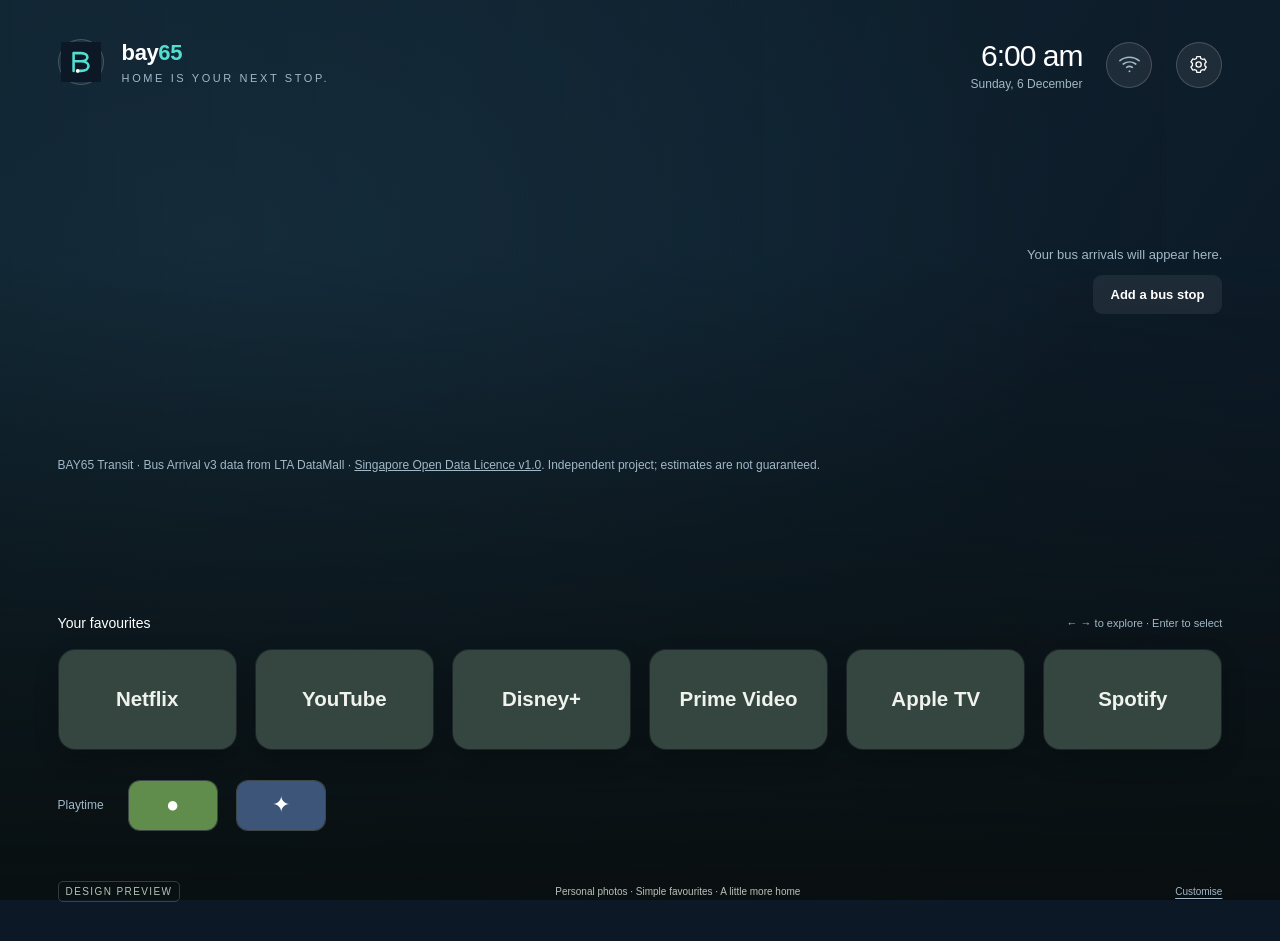
==== index.html @ 93c0da6b "Initial BAY65 v0.2.2 portfolio source snapshot" ====
<!doctype html>
<html lang="en">
<meta charset="utf-8">
<meta name="viewport" content="width=device-width,initial-scale=1">
<title>BAY65 — Home is your next stop.</title>
<meta name="description" content="BAY65 — Personalised Android TV Launcher. Your home. Your city. Your screen.">
<style>
:root{color-scheme:dark;--ink:#ffffff;--muted:#a1b8c7;--panel:rgba(12,24,37,.95);--line:rgba(255,255,255,.18)}
*{box-sizing:border-box}body{margin:0;background:#0c1825;color:var(--ink);font-family:-apple-system,BlinkMacSystemFont,"Segoe UI",sans-serif}button,input,select{font:inherit}button{cursor:pointer;color:inherit}button:focus-visible,input:focus-visible,select:focus-visible{outline:3px solid #fff;outline-offset:5px}button{border:0}#backdrop{position:fixed;inset:0;background:radial-gradient(ellipse at 17% 26%,#183346 0,transparent 58%),linear-gradient(130deg,#112838,#0c1825);background-size:cover;background-position:center;transition:opacity .6s}#shade{position:fixed;inset:0;background:linear-gradient(0deg,rgba(9,15,15,.93),rgba(9,15,15,.05) 72%),linear-gradient(90deg,rgba(9,15,15,.2),transparent)}main{position:relative;min-height:100svh;padding:4.3vh 4.5vw;display:flex;flex-direction:column;gap:30px}.top{display:flex;justify-content:space-between;align-items:flex-start;gap:36px}.identity{display:flex;gap:18px;align-items:center}.home-mark{border:1px solid var(--line);border-radius:50%;width:46px;height:46px;display:grid;place-items:center;background:#ffffff0d}h1{font-size:22px;letter-spacing:-.4px;font-weight:550;margin:0}.eyebrow{font-size:11px;letter-spacing:2.6px;text-transform:uppercase;color:var(--muted);margin:6px 0 0}.tools{display:flex;align-items:center;gap:24px}.clock{text-align:right;font-variant-numeric:tabular-nums}.time{font-size:30px;font-weight:350;letter-spacing:-1px}.date{font-size:12px;color:var(--muted);margin-top:4px}.icon-button{border:1px solid var(--line);background:#ffffff12;border-radius:50%;width:46px;height:46px;display:grid;place-items:center}.bus{width:310px;align-self:flex-end;background:var(--panel);border:1px solid var(--line);border-radius:20px;padding:21px 23px;box-shadow:0 12px 35px #0002}.bus-head{display:flex;justify-content:space-between;align-items:center;gap:12px}.bus h2{font-size:17px;font-weight:550;margin:0 0 5px}.stop-meta{font-size:11px;color:var(--muted)}.bus-icon{color:#c9db9e}.bus table{width:100%;border-collapse:collapse;margin-top:17px;font-variant-numeric:tabular-nums}.bus th{font-size:10px;text-transform:uppercase;letter-spacing:1px;text-align:right;font-weight:500;color:var(--muted);padding:0 0 9px}.bus th:first-child{text-align:left}.bus td{padding:12px 0;border-top:1px solid var(--line);text-align:right;font-size:17px}.bus td:first-child{text-align:left;font-size:21px;font-weight:600}.bus td:nth-child(2){color:#d8edaa}.bus td:last-child{color:var(--muted);font-size:15px}.bus small{display:block;margin-top:8px;color:var(--muted);font-size:10px}.quiet-action{padding:0;background:transparent;color:var(--muted);font-size:11px;text-decoration:underline;text-underline-offset:3px}.photo-space{flex:1;min-height:9vh;display:flex;align-items:flex-end}.shelf-head{display:flex;align-items:center;justify-content:space-between;margin-bottom:18px}.shelf-head h2{margin:0;font-size:14px;font-weight:500}.hint{color:var(--muted);font-size:11px}.apps{display:grid;grid-template-columns:repeat(6,minmax(0,1fr));gap:18px}.app{padding:0;background:transparent;text-align:center;min-width:0}.tile{height:clamp(80px,9.6vw,145px);border-radius:17px;display:flex;align-items:center;justify-content:center;box-shadow:0 10px 24px #0003;border:1px solid #ffffff15;transition:transform .16s,box-shadow .16s}.app:hover .tile,.app:focus-visible .tile{transform:translateY(-6px) scale(1.025);box-shadow:0 0 0 3px #fff,0 16px 30px #0005}.app:focus-visible{outline:none}.app-label{display:block;margin-top:12px;font-size:12px;color:#e4e6e3}.play{display:grid;place-items:center;width:42px;height:29px;border-radius:8px;background:#f03;color:white;font-size:18px;letter-spacing:0}.games-row{display:flex;align-items:center;gap:18px;margin-top:30px}.games-title{font-size:12px;color:var(--muted);margin-right:6px}.game{background:#ffffff0d;border:1px solid var(--line);border-radius:12px;padding:9px 15px 9px 9px;display:flex;align-items:center;gap:12px;text-align:left;font-size:12px}.game-art{width:37px;height:37px;border-radius:8px;display:grid;place-items:center;background:#608d4c;font-size:22px}.game:nth-of-type(2) .game-art{background:#3c5579}.footer{display:flex;justify-content:space-between;align-items:center;margin-top:20px;font-size:10px;color:#b9c1bb}.footer button{font-size:10px}.preview-label{border:1px solid var(--line);border-radius:5px;padding:4px 7px;text-transform:uppercase;letter-spacing:1.4px}
dialog{color:var(--ink);background:#0c1825;border:1px solid #546158;border-radius:22px;width:min(600px,92vw);max-height:88vh;padding:30px;box-shadow:0 25px 90px #0009}dialog::backdrop{background:#08120fbd;backdrop-filter:blur(8px)}dialog h2{font-size:25px;font-weight:500;letter-spacing:-.6px;margin:0}dialog h3{font-size:16px;font-weight:550;margin:27px 0 10px}dialog p{font-size:13px;color:var(--muted);line-height:1.6}.dialog-head{display:flex;justify-content:space-between;align-items:center;margin-bottom:20px}.close{background:#ffffff12;border-radius:50%;width:36px;height:36px;font-size:23px}.field{display:block;font-size:12px;margin:17px 0 7px}.input-row{display:flex;gap:12px}.input-row>*{flex:1;min-width:0}input,select{width:100%;padding:11px 12px;background:#ffffff0b;border:1px solid #657167;border-radius:8px;color:var(--ink)}option{background:#0c1825}.check-row{display:flex;gap:20px;flex-wrap:wrap;margin:15px 0}.check-row label{display:flex;align-items:center;gap:8px;font-size:14px}.check-row input{width:20px;height:20px;accent-color:#d4eab6}.button{background:#d6e8bc;color:#1b2b20;border-radius:9px;padding:12px 18px;font-size:13px;font-weight:600}.secondary{background:#ffffff12;color:var(--ink)}.actions{display:flex;gap:10px;justify-content:flex-end;margin-top:25px}.error{color:#ffb6a7;min-height:18px;font-size:12px;margin:12px 0}.help{font-size:11px!important;margin:8px 0}.divider{border:0;border-top:1px solid var(--line);margin:25px 0}.selected-stops{list-style:none;padding:0;margin:0}.selected-stops li{border-bottom:1px solid var(--line);display:flex;justify-content:space-between;align-items:center;padding:12px 0;gap:12px;font-size:13px}.selected-stops small{display:block;color:var(--muted);margin-top:5px}.remove{background:transparent;color:#ffbaab;padding:8px;font-size:12px}.toast{position:fixed;bottom:30px;left:50%;transform:translateX(-50%);background:#e4eedc;color:#17271e;border-radius:10px;padding:14px 22px;max-width:85vw;font-size:13px;z-index:5;box-shadow:0 4px 30px #0005}.toast:empty{display:none}.photo-controls{display:flex;gap:10px;flex-wrap:wrap}input[type=file]{padding:10px;font-size:12px}#photo-status{min-height:18px}.empty{color:var(--muted);font-size:13px;line-height:1.5}.bus-container{display:flex;flex-direction:column;align-items:flex-end;gap:12px}.bus-container:empty{display:none}
@media(min-width:1500px){main{padding:5vh 5vw}.bus{width:350px;padding:25px}.bus h2{font-size:21px}.bus td{font-size:21px}.bus td:first-child{font-size:25px}.app-label,.shelf-head h2{font-size:16px}.game{font-size:15px}.hint{font-size:13px}}
@media(max-width:800px){main{padding:25px;gap:25px}.tools{gap:15px}.bus{width:280px}.apps{grid-template-columns:repeat(3,1fr);gap:19px}.tile{height:92px}.photo-space{min-height:80px}.games-row{flex-wrap:wrap}.game{max-width:100%}.hint{display:none}.top{gap:15px}h1{font-size:18px}.home-mark{display:none}.time{font-size:25px}.footer{gap:15px}}
@media(prefers-reduced-motion:reduce){*{transition:none!important;scroll-behavior:auto!important}}
/* Every saved stop shares one fixed-height row; cards never wrap vertically. */
.bus-container{width:100%;height:clamp(240px,34svh,310px);align-self:stretch;flex-shrink:0;display:flex;flex-direction:row;justify-content:flex-end;align-items:stretch;gap:18px}
.bus-container:empty{display:flex}
.bus-container .bus{width:auto;min-width:0;flex:0 1 350px;height:100%;padding:18px 20px;display:flex;flex-direction:column;overflow:hidden;align-self:stretch}
.bus-head>div{min-width:0;flex:1}.bus-head .quiet-action{flex-shrink:0}
.bus h2{white-space:nowrap;overflow:hidden;text-overflow:ellipsis;font-size:17px}
.bus .stop-meta{margin-top:8px;line-height:1.5;min-height:3em}
.bus .stop-meta span{display:block;white-space:nowrap;overflow:hidden;text-overflow:ellipsis}
.bus-scroll{min-height:0;flex:1;overflow:auto;margin:12px -8px 0;padding:0 8px;scrollbar-width:thin;scrollbar-color:#839277 transparent}
.bus-scroll:focus-visible{outline:2px solid #d6e8bc;outline-offset:-2px}
.bus-scroll table{margin-top:0}.bus small{flex-shrink:0;padding-top:4px}
.stop-actions{display:flex;align-items:center;justify-content:flex-end;flex-wrap:wrap;gap:8px;max-width:270px}
.reorder{background:#ffffff12;border:1px solid var(--line);border-radius:7px;padding:10px;font-size:12px;white-space:nowrap}
.reorder:disabled{opacity:.35;cursor:default}
.selected-stops li>div:first-child{min-width:0;flex:1;overflow-wrap:anywhere}
#lta-form .button{margin-top:12px}#lta-form .button+button{margin-left:8px}
.connection-status{min-height:2em}.bus small{line-height:1.4}
.system-settings{display:flex;width:100%;justify-content:space-between;align-items:center;text-align:left;padding:16px 18px;font-size:15px}
[hidden]{display:none!important}
.settings-nav{display:grid;gap:9px}.settings-nav .system-settings{font-size:14px;padding:14px 16px}
.settings-nav h3{margin:15px 0 3px;font-size:11px;text-transform:uppercase;letter-spacing:1.5px;color:var(--muted)}
.dialog-heading{display:flex;align-items:center;gap:12px}.back-button{background:#ffffff12;border-radius:8px;width:36px;height:36px;font-size:20px}
.settings-intro{margin:0 0 18px}.app-management{list-style:none;padding:0}.app-management li{padding:15px 0;border-bottom:1px solid var(--line)}
.app-management .app-name{display:block;font-size:14px;margin-bottom:10px}.app-management-controls{display:flex;gap:8px;align-items:center}.app-management select{flex:1;width:auto;min-width:0;font-size:12px}
.catalog-list{display:grid;gap:8px}.catalog-list button{text-align:left;background:#ffffff0c;border:1px solid var(--line);padding:14px;border-radius:8px}
.catalog-list button:hover,.settings-nav button:hover{background:#ffffff20}
.mini-tile{width:65px;height:39px!important;flex-shrink:0;border-radius:7px;font-size:11px!important;letter-spacing:0!important;gap:3px;overflow:hidden;margin:0;box-shadow:none}
.mini-tile svg{width:18px;height:21px}.mini-tile .play{width:19px;height:15px;font-size:9px;border-radius:4px}
.tile.game-tile{background:#557748;width:100%;height:clamp(80px,9.6vw,145px);font-size:48px}.tile.space-tile{background:#3c5579}
.games-row{flex-wrap:wrap}.app-shelf-empty{color:var(--muted);font-size:13px;margin:20px 0}
.about-details{margin:20px 0}.about-details dt{font-size:11px;color:var(--muted);margin-top:18px}.about-details dd{margin:5px 0 0;font-size:14px;overflow-wrap:anywhere}
.icon-button.network-unknown{color:var(--muted)}
.apps .tile{height:auto;aspect-ratio:16/9}.app-label,.home-app-name{position:absolute;width:1px;height:1px;overflow:hidden;clip-path:inset(50%);white-space:nowrap}
.games-row .game{padding:0;overflow:hidden;width:90px;height:51px;justify-content:center}.games-row .game-art{width:100%;height:100%;border-radius:0}.games-row .mini-tile{width:100%;height:100%!important}
.apps .tile{overflow:hidden;background-clip:padding-box}
.app:hover .tile,.app:focus-visible .tile{box-shadow:0 0 0 3px var(--focus-ring,#d8f3a5),0 0 0 6px var(--focus-halo,#102218)}
.games-row .game:focus-visible{outline-color:var(--focus-ring,#d8f3a5);box-shadow:0 0 0 6px var(--focus-halo,#102218)}
.bus-empty{align-self:center;margin-left:auto;text-align:right;color:var(--muted);font-size:13px}
@media(max-width:480px){.selected-stops li{align-items:flex-start;flex-direction:column}.stop-actions{max-width:none;justify-content:flex-start}}
@media(max-width:800px){.bus-container{justify-content:flex-start;overflow-x:auto;overflow-y:hidden;padding-bottom:8px;scrollbar-width:thin}.bus-container .bus{flex:0 0 min(310px,85vw)}}
.neutral-tile{background:#34463f;color:#f0f2ee;font-size:clamp(14px,1.6vw,22px);font-weight:600;text-align:center;padding:8px;letter-spacing:0}.data-credit{font-size:12px;color:var(--muted);line-height:1.45}.data-credit a{color:inherit;text-decoration:underline}
.bus td.arrival{color:var(--muted)}
.occupancy{position:absolute;width:1px;height:1px;overflow:hidden;clip-path:inset(50%);white-space:nowrap}
.capacity-legend{font-size:12px;color:var(--muted);text-align:left;margin-top:16px}
.bus td.occupancy-seats,.occupancy-seats{color:#4ade80}.bus td.occupancy-standing,.occupancy-standing{color:#fb923c}.bus td.occupancy-limited,.occupancy-limited{color:#f87171}
#settings{scrollbar-width:none}#settings::-webkit-scrollbar{display:none}
</style>
<div id="backdrop"></div><div id="shade"></div>
<main>
 <header class="top"><div class="identity"><span class="home-mark" aria-hidden="true"><svg viewBox="0 0 108 108" width="40" height="40" xmlns="http://www.w3.org/2000/svg"><path fill="#0C1825" d="M0 0h108v108H0z"/><path d="M34 78V30H54C77 30 77 52 54 52H34M54 52C81 52 81 78 54 78H45" fill="none" stroke="#53DECF" stroke-width="7" stroke-linecap="round" stroke-linejoin="round"/><circle cx="45" cy="78" r="5" fill="#FFFFFF"/></svg></span><div><h1 aria-label="BAY65">bay<span style="color:#53decf">65</span></h1><p class="eyebrow">Home is your next stop.</p></div></div><div class="tools"><div class="clock"><div class="time" id="time"></div><div class="date" id="date"></div></div><button class="icon-button network-unknown" id="network-button" aria-label="Open TV network settings" title="Network settings · TV connection status is available in the installed app"><svg width="23" height="23" viewBox="0 0 24 24" fill="none" stroke="currentColor" stroke-width="1.7" stroke-linecap="round" aria-hidden="true"><path d="M2 8a16 16 0 0 1 20 0M5.5 11.5a11 11 0 0 1 13 0M9 15a5 5 0 0 1 6 0"/><circle cx="12" cy="19" r="1" fill="currentColor" stroke="none"/></svg></button><button class="icon-button" id="settings-button" aria-label="Open launcher settings"><svg width="21" height="21" viewBox="0 0 24 24" fill="none" stroke="currentColor" stroke-width="1.5" aria-hidden="true"><path d="m9 3-.6 2.3-2 .9-2.1-.6-2 3.4 1.6 1.7v2.5L2.3 15l2 3.4 2.2-.6 2 .9L9 21h4l.6-2.3 2-.9 2.1.6 2-3.4-1.6-1.7v-2.5L19.7 9l-2-3.4-2.2.6-2-.9L13 3z"/><circle cx="11" cy="12" r="3"/></svg></button></div></header>
 <div id="bus-container" class="bus-container" aria-label="BAY65 Transit"></div>
 <div class="data-credit" id="data-credit">BAY65 Transit · Bus Arrival v3 data from LTA DataMall · <a href="https://datamall.lta.gov.sg/content/datamall/en/SingaporeOpenDataLicence.html" target="_blank" rel="noopener noreferrer">Singapore Open Data Licence v1.0</a>. Independent project; estimates are not guaranteed.</div>
 <div class="capacity-legend" aria-label="Bus capacity legend"><span class="occupancy-seats">Seats</span> · <span class="occupancy-standing">Standing</span> · <span class="occupancy-limited">Limited</span> · <span>Unknown</span></div>
 <div class="photo-space" aria-hidden="true"></div>
 <section aria-labelledby="apps-heading"><div class="shelf-head"><h2 id="apps-heading">Your favourites</h2><span class="hint">← → to explore · Enter to select</span></div><div class="apps" id="favourites-apps">
  <button class="app" data-app="Netflix"><span class="tile neutral-tile" aria-hidden="true">Netflix</span><span class="app-label">Netflix</span></button>
  <button class="app" data-app="YouTube"><span class="tile neutral-tile" aria-hidden="true">YouTube</span><span class="app-label">YouTube</span></button>
  <button class="app" data-app="Disney+"><span class="tile neutral-tile" aria-hidden="true">Disney+</span><span class="app-label">Disney+</span></button>
  <button class="app" data-app="Prime Video"><span class="tile neutral-tile" aria-hidden="true">Prime Video</span><span class="app-label">Prime Video</span></button>
  <button class="app" data-app="Apple TV"><span class="tile neutral-tile" aria-hidden="true">Apple TV</span><span class="app-label">Apple TV</span></button>
  <button class="app" data-app="Spotify"><span class="tile neutral-tile" aria-hidden="true">Spotify</span><span class="app-label">Spotify</span></button>
 </div><div class="games-row" id="playtime-apps"><span class="games-title">Playtime</span><button class="game" data-app="Redball 4"><span class="game-art" aria-hidden="true">●</span>Redball 4</button><button class="game" data-app="Astronaut Stickman: Jetpack Training School"><span class="game-art" aria-hidden="true">✦</span><span>Astronaut Stickman<br>Jetpack Training School</span></button></div></section>
 <footer class="footer"><span class="preview-label">Design preview</span><span>Personal photos · Simple favourites · A little more home</span><button class="quiet-action" id="footer-settings">Customise</button></footer>
</main>
<dialog id="settings" aria-labelledby="settings-title"><div class="dialog-head"><div class="dialog-heading"><button class="back-button" id="settings-back" aria-label="Back to settings menu" hidden>←</button><h2 id="settings-title">Settings</h2></div><button class="close" id="close-settings" aria-label="Close settings">×</button></div>
 <nav class="settings-nav" id="settings-menu" data-settings-panel aria-label="Settings options">
  <h3>Apps &amp; home</h3>
  <button class="button secondary system-settings" data-open-panel="all-apps-panel">All apps<span aria-hidden="true">›</span></button>
  <button class="button secondary system-settings" data-open-panel="favourites-panel">Manage favourites<span aria-hidden="true">›</span></button>
  <button class="button secondary system-settings" data-open-panel="preferences-panel">BAY65 preferences<span aria-hidden="true">›</span></button>
  <h3>TV &amp; system</h3>
  <button class="button secondary system-settings" data-open-panel="network-panel">Network settings<span aria-hidden="true">↗</span></button>
  <button class="button secondary system-settings" id="tv-settings">Android settings<span aria-hidden="true">↗</span></button>
  <button class="button secondary system-settings" id="bluetooth-settings">Bluetooth &amp; remotes<span aria-hidden="true">↗</span></button>
  <button class="button secondary system-settings" id="accessibility-settings">Accessibility settings<span aria-hidden="true">↗</span></button>
  <button class="button secondary system-settings" id="launcher-settings">Choose launcher<span aria-hidden="true">↗</span></button>
  <h3>About</h3>
  <button class="button secondary system-settings" data-open-panel="about-panel">About BAY65<span aria-hidden="true">›</span></button>
 </nav>
 <section id="all-apps-panel" data-settings-panel hidden><p class="settings-intro">These are the eight apps included in the preview. On your TV, this list will include all installed launchable apps, including those not pinned to the home screen.</p><div class="catalog-list" id="all-apps-list"></div></section>
 <section id="favourites-panel" data-settings-panel hidden><p class="settings-intro">Choose which apps appear in Favourites or Playtime, and use Left and Right to set their order. “All apps only” removes a tile from the home screen without uninstalling the app.</p><ul class="app-management" id="app-management"></ul><button class="button secondary" id="reset-apps">Restore original app layout</button></section>
 <section id="network-panel" data-settings-panel hidden><p class="settings-intro">On the TV, the network icon opens the native network settings directly. The icon will reflect Wi-Fi, Ethernet, or a disconnected connection.</p><button class="button secondary system-settings" id="open-network-settings">Open TV network settings<span aria-hidden="true">↗</span></button><p class="help">This browser preview cannot read your TV’s connection or open its network settings.</p></section>
 <section id="about-panel" data-settings-panel hidden><dl class="about-details"><dt>BAY65</dt><dd>Your home. Your city. Your screen.</dd><dd>0.2.2 · Personalised Android TV Launcher · Browser preview</dd><dt>This device</dt><dd>TV information will be available in the installed Android TV app.</dd><dt>This wallpaper</dt><dd id="wallpaper-info">BAY65’s default background</dd><dt>Bus data</dt><dd id="about-lta">Not connected</dd><dt>Privacy</dt><dd id="preview-privacy">Stops, app layout and slideshow preferences are saved in this browser. Selected photos stay local for this session and are not uploaded. With the local server, your LTA key stays only in server memory until you disconnect or stop the server. No analytics or tracking.</dd></dl><p class="data-credit">BAY65 Transit · Bus Arrival v3 data from LTA DataMall · <a href="https://datamall.lta.gov.sg/content/datamall/en/SingaporeOpenDataLicence.html" target="_blank" rel="noopener noreferrer">Singapore Open Data Licence v1.0</a>. Independent project; estimates are not guaranteed. <a href="https://datamall.lta.gov.sg/content/datamall/en/api-terms-of-service.html" target="_blank" rel="noopener noreferrer">LTA API terms</a>.</p><button class="button secondary system-settings" id="device-settings">Open TV device information<span aria-hidden="true">↗</span></button></section>
 <section id="preferences-panel" data-settings-panel hidden>
 <h3>BAY65 Memories</h3><p>Choose image files from your device for the background slideshow. They stay in this browser for this session. Choose how they appear below. Leave photos off to keep the calm default background.</p><label class="field" for="photos">Choose one or more images</label><input type="file" id="photos" accept="image/*" multiple><p class="help" id="photo-status" aria-live="polite">A neutral background is shown until you choose photos.</p><div class="check-row"><label><input type="checkbox" id="photo-enabled">Use photos as the background</label></div>
 <div class="input-row"><div><label class="field" for="photo-interval">Change photo every</label><select id="photo-interval"><option value="30">30 seconds</option><option value="60" selected>1 minute</option><option value="300">5 minutes</option><option value="600">10 minutes</option></select></div><div><label class="field" for="photo-fit">Photo display</label><select id="photo-fit"><option value="cover">Fill screen</option><option value="contain">Show whole photo</option></select></div></div>
 <p class="help">“Show whole photo” keeps the entire image visible, including portrait photos.</p><button class="button secondary" id="clear-photos">Remove selected photos</button>
 <hr class="divider"><h3>BAY65 Transit</h3><p>Choose the stops and services on your home screen. Use Left and Right to arrange the cards from first to last. Changes are saved in this browser. Connect LTA below to replace sample timings with live arrivals.</p><ul class="selected-stops" id="selected-stops"></ul>
 <div class="input-row"><div><label class="field" for="stop-name">Stop name</label><input id="stop-name" placeholder="Enter stop name" maxlength="70"></div><div><label class="field" for="stop-code">Stop code</label><input id="stop-code" placeholder="Five-digit code" inputmode="numeric" maxlength="5"></div></div>
 <label class="field" for="services">Bus services</label><input id="services" placeholder="e.g. 10, 20" maxlength="120"><p class="help" id="direction">Separate services with commas. Availability will be checked against LTA in the TV app.</p><p class="error" id="bus-error" role="alert"></p><button class="button" id="save-stop">Save stop</button>
 <hr class="divider"><h3>LTA connection</h3><p id="lta-local-help">Live arrivals are available when you open the local preview at http://127.0.0.1:8765. The file preview shows sample timings.</p>
 <p class="data-credit">Use your own key and follow the <a href="https://datamall.lta.gov.sg/content/datamall/en/api-terms-of-service.html" target="_blank" rel="noopener noreferrer">LTA API terms</a>.</p><form id="lta-form" hidden><label class="field" for="lta-key">DataMall API Access Key</label><input id="lta-key" type="password" autocomplete="off" spellcheck="false" autocapitalize="none" placeholder="Enter your API key" required minlength="8" maxlength="512"><p class="help">The local server keeps the key in memory and sends it only to LTA. It is cleared when you disconnect or stop the server. It is not saved to a file or browser storage.</p><button class="button" id="lta-connect" type="submit">Connect and test</button><button class="button secondary" id="lta-disconnect" type="button" hidden>Disconnect</button></form>
 <p class="connection-status" id="lta-status" role="status" aria-live="polite"></p></section><div class="actions"><button class="button secondary" id="done">Done</button></div>
</dialog>
<div class="toast" id="toast" role="status" aria-live="polite"></div>
<script>
'use strict';
const $=s=>document.querySelector(s), defaults=[];
let stops=defaults.map(x=>({...x,services:[...x.services]})), photos=[], photoIndex=0, toastTimer;
const localToken=$('meta[name="family-tv-local"]')?.content;
let liveMode=false,liveConnected=false,pollBusy=false,connectionEpoch=0;
const liveData=new Map(),arrivalErrors=new Map();
const appCatalog=[...document.querySelectorAll('main [data-app]')].map((button,index)=>({id:'app-'+index,name:button.dataset.app,template:button.cloneNode(true),game:button.classList.contains('game')}));
const defaultAppLayout=appCatalog.map(app=>({id:app.id,section:app.game?'playtime':'favourites'}));
let appLayout=defaultAppLayout.map(app=>({...app})),photoNames=[],photoTimer,settingsPanel='settings-menu';
let photoOptions={enabled:false,seconds:60,fit:'cover'};
try{const saved=JSON.parse(localStorage.getItem('nook-app-layout'));if(Array.isArray(saved)&&saved.length===appCatalog.length&&new Set(saved.map(a=>a.id)).size===appCatalog.length&&saved.every(a=>appCatalog.some(c=>c.id===a.id)&&['favourites','playtime','hidden'].includes(a.section)))appLayout=saved;}catch{}
try{const saved=JSON.parse(localStorage.getItem('nook-photo-options'));if(saved&&typeof saved.enabled==='boolean'&&[30,60,300,600].includes(saved.seconds)&&['cover','contain'].includes(saved.fit))photoOptions=saved;}catch{}
try{localStorage.removeItem('family-tv-stops');}catch{}
try{const saved=JSON.parse(localStorage.getItem('nook-bus-stops'));if(Array.isArray(saved)&&saved.length<=4&&saved.every(s=>s&&typeof s.name==='string'&&s.name.trim()&&/^\d{5}$/.test(s.code)&&Array.isArray(s.services)&&s.services.length>0&&s.services.length<=8&&s.services.every(n=>/^\d{1,3}[A-Za-z]?$/.test(n))))stops=saved;}catch{}
const known={};
function el(tag,text,className){const node=document.createElement(tag);if(text!==undefined)node.textContent=text;if(className)node.className=className;return node;}
function notify(message){clearTimeout(toastTimer);$('#toast').textContent=message;toastTimer=setTimeout(()=>$('#toast').textContent='',4500);}
function savePreference(key,value){try{localStorage.setItem(key,JSON.stringify(value));}catch{notify('This browser could not save settings. Changes will last for this session.')}}
function launchPreview(name){notify(name+' will open on the TV. This browser preview cannot launch TV apps.');}
function makeAppButton(entry){
 const app=appCatalog.find(a=>a.id===entry.id),button=el('button',undefined,entry.section==='favourites'?'app':'game');button.dataset.app=app.name;button.setAttribute('aria-label',app.name);
 const art=app.template.querySelector('.tile, .game-art').cloneNode(true);
 if(app.game&&entry.section==='favourites'){art.classList.remove('game-art');art.classList.add('tile','game-tile');if(app.name.startsWith('Astronaut'))art.classList.add('space-tile');}
 if(!app.game&&entry.section==='playtime')art.classList.add('mini-tile');
 button.append(art,el('span',app.name,entry.section==='favourites'?'app-label':'home-app-name'));button.onclick=()=>launchPreview(app.name);return button;
}
function renderApps(){
 const favourites=$('#favourites-apps'),playtime=$('#playtime-apps');favourites.replaceChildren();playtime.replaceChildren(el('span','Playtime','games-title'));
 appLayout.filter(a=>a.section==='favourites').forEach(a=>favourites.append(makeAppButton(a)));
 appLayout.filter(a=>a.section==='playtime').forEach(a=>playtime.append(makeAppButton(a)));
 if(!favourites.children.length){const empty=el('p','Choose your favourite apps in Settings.','app-shelf-empty');empty.style.gridColumn='1 / -1';favourites.append(empty);}
 playtime.hidden=!appLayout.some(a=>a.section==='playtime');
 if(typeof getComputedStyle==='function')document.querySelectorAll('main [data-app]').forEach(button=>{const art=button.querySelector('.tile, .game-art');if(!art)return;const rgb=getComputedStyle(art).backgroundColor.match(/[\d.]+/g)?.map(Number);if(!rgb||rgb.length<3)return;const alpha=rgb[3]??1,light=(.2126*rgb[0]+.7152*rgb[1]+.0722*rgb[2])/255*alpha>.68;button.style.setProperty('--focus-ring',light?'#16543b':'#d8f3a5');button.style.setProperty('--focus-halo',light?'#e6f2dd':'#102218');});
}
function renderAppSettings(){
 $('#app-management').replaceChildren();$('#all-apps-list').replaceChildren();
 appCatalog.forEach(app=>{const button=el('button',app.name);button.onclick=()=>launchPreview(app.name);$('#all-apps-list').append(button);});
 for(const section of ['favourites','playtime','hidden']){
  const entries=appLayout.filter(a=>a.section===section);
  entries.forEach((entry,index)=>{
   const app=appCatalog.find(a=>a.id===entry.id),row=el('li'),name=el('span',app.name,'app-name'),controls=el('div',undefined,'app-management-controls'),select=el('select');select.id='app-location-'+app.id;select.setAttribute('aria-label','Home screen placement for '+app.name);
   for(const [value,label] of [['favourites','Favourites'],['playtime','Playtime'],['hidden','All apps only']]){const option=el('option',label);option.value=value;option.selected=value===entry.section;select.append(option);}
   select.onchange=()=>{entry.section=select.value;savePreference('nook-app-layout',appLayout);renderApps();renderAppSettings();$('#app-location-'+app.id).focus();};
   const left=el('button','← Left','reorder'),right=el('button','Right →','reorder');left.id='app-left-'+app.id;right.id='app-right-'+app.id;left.disabled=section==='hidden'||index===0;right.disabled=section==='hidden'||index===entries.length-1;left.setAttribute('aria-label','Move '+app.name+' left');right.setAttribute('aria-label','Move '+app.name+' right');left.onclick=()=>moveApp(app.id,-1);right.onclick=()=>moveApp(app.id,1);controls.append(select,left,right);row.append(name,controls);$('#app-management').append(row);
  });
 }
}
function moveApp(id,offset){
 const entry=appLayout.find(a=>a.id===id);if(!entry||entry.section==='hidden')return;
 const peers=appLayout.filter(a=>a.section===entry.section),position=peers.findIndex(a=>a.id===id),target=peers[position+offset];if(!target)return;
 const from=appLayout.indexOf(entry),to=appLayout.indexOf(target);[appLayout[from],appLayout[to]]=[appLayout[to],appLayout[from]];savePreference('nook-app-layout',appLayout);renderApps();renderAppSettings();
 const preferred=$('#app-'+(offset<0?'left':'right')+'-'+id),fallback=$('#app-'+(offset<0?'right':'left')+'-'+id);(preferred.disabled?fallback:preferred).focus();
}
$('#reset-apps').onclick=()=>{appLayout=defaultAppLayout.map(a=>({...a}));savePreference('nook-app-layout',appLayout);renderApps();renderAppSettings();notify('Original app layout restored');};
function updateAbout(){
 $('#wallpaper-info').textContent=photos.length&&photoOptions.enabled?'Imported photo · '+(photoNames[photoIndex]||'Photo '+(photoIndex+1))+' · '+(photoIndex+1)+' of '+photos.length:'BAY65’s default background';
 $('#about-lta').textContent=liveConnected?(arrivalErrors.size?'Connected to LTA · Updates delayed':'Connected to LTA · Live arrivals'):liveMode?'Connection needs attention':'Not connected · Sample timings';
}
const settingsTitles={'settings-menu':'Settings','all-apps-panel':'All apps','favourites-panel':'Manage favourites','preferences-panel':'BAY65 preferences','network-panel':'Network settings','about-panel':'About BAY65'};
function showSettingsPanel(id){
 settingsPanel=settingsTitles[id]?id:'settings-menu';document.querySelectorAll('[data-settings-panel]').forEach(panel=>panel.hidden=panel.id!==settingsPanel);$('#settings-title').textContent=settingsTitles[settingsPanel];$('#settings-back').hidden=settingsPanel==='settings-menu';$('#settings').scrollTop=0;
 if(settingsPanel==='about-panel')updateAbout();
 if($('#settings').open){if(settingsPanel==='settings-menu')$('#settings-menu').querySelector('button')?.focus();else $('#settings-back').focus();}
}
// Match the native Rules.occupancy mapping; only LTA Load values set capacity.
// Keep the capacity legend in About; home arrivals use color with accessible labels.
$('#about-panel').append($('.capacity-legend'));
function occupancy(load){
 switch(load){
  case 'SEA':return {label:'Seats',state:'seats'};
  case 'SDA':return {label:'Standing',state:'standing'};
  case 'LSD':return {label:'Limited',state:'limited'};
  default:return {label:'',state:'unknown'};
 }
}
function arrivalCell(label,bus){
 const cell=el('td',label,'arrival'),capacity=occupancy(label==='—'?null:bus?.Load);
 if(capacity.label){cell.classList.add('occupancy-'+capacity.state);cell.setAttribute('aria-label',label+', '+capacity.label);const description=el('span',capacity.label,'occupancy occupancy-'+capacity.state);description.setAttribute('aria-hidden','true');cell.append(description);}
 return cell;
}
function arrivalLabel(bus){
 const at=Date.parse(bus?.EstimatedArrival),remaining=at-Date.now();
 if(!Number.isFinite(at)||remaining < -60000)return '—';
 const minutes=Math.floor(remaining/60000),label=minutes<=0?'Arriving':minutes+' min';
 return (Number(bus.Monitored)===0?'~':'')+label;
}
function render(busOnly=false){
 const focusId=document.activeElement?.id,scrollPositions=new Map([...document.querySelectorAll('.bus-scroll')].map(n=>[n.id,n.scrollTop]));
 $('#bus-container').replaceChildren();if(!busOnly)$('#selected-stops').replaceChildren();
 stops.forEach((stop,index)=>{
  const card=el('section',undefined,'bus'),header=el('div',undefined,'bus-head'),title=el('div');
  const heading=el('h2',stop.name);heading.title=stop.name;
  const meta=el('div',undefined,'stop-meta'),direction=known[stop.code]?.direction||'Custom stop';meta.append(el('span',stop.code),el('span',direction));meta.title=stop.code+' · '+direction;title.append(heading,meta);
  const edit=el('button','Edit','quiet-action');edit.id='bus-edit-'+stop.code;edit.setAttribute('aria-label','Edit '+stop.name+' bus stop');edit.onclick=()=>{openSettings('preferences-panel');fillStop(stop)};header.append(title,edit);card.append(header);
  const table=el('table'),thead=el('thead'),tr=el('tr');table.setAttribute('aria-label',stop.name+(liveMode?' arrivals':' sample arrivals'));['Bus','Next','Then','Later'].forEach(t=>{const th=el('th',t);th.scope='col';tr.append(th)});thead.append(tr);table.append(thead);
  const data=liveData.get(stop.code),fresh=data&&Date.now()-Date.parse(data.updatedAt)<=60000;
  const services=new Map((data?.services||[]).map(s=>[s.ServiceNo,s]));let scheduled=false;
  const body=el('tbody');stop.services.forEach((n,i)=>{const row=el('tr'),service=services.get(n);const arrivals=liveMode?[fresh?arrivalLabel(service?.NextBus):'—',fresh?arrivalLabel(service?.NextBus2):'—',fresh?arrivalLabel(service?.NextBus3):'—']:[i%2?'Arriving':'4 min',i%2?'9 min':'12 min',i%2?'18 min':'23 min'];if(arrivals.some(v=>v.startsWith('~')))scheduled=true;row.append(el('td',n));arrivals.forEach((label,j)=>row.append(arrivalCell(label,liveMode&&fresh?service?.[j===0?'NextBus':j===1?'NextBus2':'NextBus3']:null)));body.append(row)});table.append(body);
  let status='Sample timings · LTA not connected';
  if(liveMode){const updated=data?new Intl.DateTimeFormat('en-SG',{timeZone:'Asia/Singapore',day:'2-digit',month:'short',year:'numeric',hour:'2-digit',minute:'2-digit',second:'2-digit',hour12:false}).format(new Date(data.updatedAt)):null;status=arrivalErrors.has(stop.code)?(fresh?'Update failed · Last updated '+updated:'Arrivals unavailable · Retrying'):data?(fresh?'LTA · Updated '+updated:'Outdated · Last updated '+updated):'Loading arrivals…';status+=' · — no estimate';if(scheduled)status+=' · ~ scheduled';}
  const scroll=el('div',undefined,'bus-scroll');scroll.id='bus-services-'+stop.code;scroll.tabIndex=0;scroll.setAttribute('role','region');scroll.setAttribute('aria-label','Bus services; scroll for more');scroll.append(table);card.append(scroll,el('small',status));$('#bus-container').append(card);scroll.scrollTop=scrollPositions.get(scroll.id)||0;
  if(busOnly)return;
  const item=el('li'),desc=el('div',(index+1)+'. '+stop.name+' · '+stop.code);desc.append(el('small','Services '+stop.services.join(', ')));
  const actions=el('div',undefined,'stop-actions'),left=el('button','← Left','reorder'),right=el('button','Right →','reorder'),editButton=el('button','Edit','quiet-action'),remove=el('button','Remove','remove');
  left.id='move-left-'+stop.code;right.id='move-right-'+stop.code;editButton.id='edit-stop-'+stop.code;
  left.setAttribute('aria-label','Move '+stop.name+' left');right.setAttribute('aria-label','Move '+stop.name+' right');left.disabled=index===0;right.disabled=index===stops.length-1;
  left.onclick=()=>moveStop(stop.code,-1);right.onclick=()=>moveStop(stop.code,1);
  editButton.setAttribute('aria-label','Edit '+stop.name);editButton.onclick=()=>fillStop(stop);remove.setAttribute('aria-label','Remove '+stop.name);remove.onclick=()=>{stops=stops.filter(s=>s.code!==stop.code);persist();render();$('#save-stop').focus()};actions.append(left,right,editButton,remove);item.append(desc,actions);$('#selected-stops').append(item);
 });if(!stops.length&&!busOnly)$('#selected-stops').append(el('li','No bus stops yet. Add one below.','empty'));
 if(!stops.length){const empty=el('div',undefined,'bus-empty'),button=el('button','Add a bus stop','button secondary');button.onclick=()=>openSettings('preferences-panel');empty.append(el('p','Your bus arrivals will appear here.'),button);$('#bus-container').append(empty);}
 if(focusId?.startsWith('bus-'))$('#'+focusId)?.focus({preventScroll:true});
}
function persist(){try{localStorage.setItem('nook-bus-stops',JSON.stringify(stops));}catch{notify('This browser could not save settings. They will last for this session.')}}
function moveStop(code,offset){
 const from=stops.findIndex(s=>s.code===code),to=from+offset;
 if(from<0||to<0||to>=stops.length)return;
 const moved=stops[from];[stops[from],stops[to]]=[stops[to],stops[from]];persist();render();
 const preferred=$('#move-'+(offset<0?'left':'right')+'-'+code),fallback=$('#move-'+(offset<0?'right':'left')+'-'+code);
 (preferred&&!preferred.disabled?preferred:fallback&&!fallback.disabled?fallback:$('#edit-stop-'+code)).focus();
 notify(moved.name+' moved to position '+(to+1)+' of '+stops.length);
}
function fillStop(s){$('#stop-name').value=s.name;$('#stop-code').value=s.code;$('#services').value=s.services.join(', ');$('#direction').textContent=known[s.code]?.direction||'Custom stop · Availability will be checked in the TV app.';$('#bus-error').textContent='';}
function openSettings(panel='settings-menu'){showSettingsPanel(panel);if(!$('#settings').open)$('#settings').showModal();}
$('#settings-button').onclick=()=>openSettings();$('#footer-settings').onclick=()=>openSettings();$('#network-button').onclick=()=>openSettings('network-panel');$('#settings-back').onclick=()=>showSettingsPanel('settings-menu');
for(const selector of ['#close-settings','#done'])$(selector).onclick=()=>$('#settings').close();
document.querySelectorAll('[data-open-panel]').forEach(button=>button.onclick=()=>showSettingsPanel(button.dataset.openPanel));
$('#settings').addEventListener('cancel',event=>{if(settingsPanel!=='settings-menu'){event.preventDefault();showSettingsPanel('settings-menu');}});
for(const [selector,label] of [['#tv-settings','Android settings'],['#open-network-settings','Network settings'],['#bluetooth-settings','Bluetooth and remotes'],['#accessibility-settings','Accessibility settings'],['#launcher-settings','Launcher selection'],['#device-settings','Device information']])$(selector).onclick=()=>notify(label+' will open on the TV. This browser preview cannot open TV settings.');
$('#save-stop').onclick=()=>{const name=$('#stop-name').value.trim(),code=$('#stop-code').value.trim(),services=[...new Set($('#services').value.split(',').map(v=>v.trim().toUpperCase()).filter(Boolean))];let error='';if(!name||!/^\d{5}$/.test(code))error='Enter a stop name and a five-digit stop code.';else if(!services.length||services.length>8||services.some(n=>!/^\d{1,3}[A-Z]?$/.test(n)))error='Enter up to eight services, separated by commas (for example 10, 20).';else if(stops.length>=4&&!stops.some(s=>s.code===code))error='The preview supports up to four stops. Remove one before adding another.';$('#bus-error').textContent=error;if(error)return;const entry={name,code,services},i=stops.findIndex(s=>s.code===code);if(i<0)stops.push(entry);else stops[i]=entry;persist();render();notify('Bus settings saved');};
function updateClock(){const now=new Date();$('#time').textContent=new Intl.DateTimeFormat('en-SG',{timeZone:'Asia/Singapore',hour:'numeric',minute:'2-digit',hour12:true}).format(now);$('#date').textContent=new Intl.DateTimeFormat('en-SG',{timeZone:'Asia/Singapore',weekday:'long',day:'numeric',month:'long'}).format(now);}updateClock();setInterval(updateClock,1000);
function savePhotoOptions(){savePreference('nook-photo-options',photoOptions);}
function clearPhotos(){photos.forEach(URL.revokeObjectURL);photos=[];photoNames=[];photoIndex=0;photoOptions.enabled=false;$('#photo-enabled').checked=false;savePhotoOptions();$('#backdrop').style.backgroundImage='';$('#photos').value='';$('#photo-status').textContent='A neutral background is shown until you choose photos.';updateAbout();}
$('#photos').onchange=()=>{const chosen=[...$('#photos').files].filter(f=>f.type.startsWith('image/'));if(!chosen.length){$('#photo-status').textContent='Choose an image file to set your background.';return}photos.forEach(URL.revokeObjectURL);photos=chosen.map(f=>URL.createObjectURL(f));photoNames=chosen.map(f=>f.name);photoIndex=0;photoOptions.enabled=true;$('#photo-enabled').checked=true;savePhotoOptions();showPhoto();restartSlideshow();$('#photo-status').textContent=photos.length+' photo'+(photos.length===1?'':'s')+' selected. Add them again after reopening the preview.';};
function showPhoto(){const backdrop=$('#backdrop');backdrop.style.backgroundRepeat='no-repeat';backdrop.style.backgroundSize=photoOptions.fit;backdrop.style.backgroundImage=photos.length&&photoOptions.enabled?'url("'+photos[photoIndex]+'")':'';updateAbout();}
function restartSlideshow(){clearInterval(photoTimer);photoTimer=setInterval(()=>{if(photos.length>1&&photoOptions.enabled){photoIndex=(photoIndex+1)%photos.length;showPhoto();}},photoOptions.seconds*1000);}
$('#photo-enabled').checked=photoOptions.enabled;$('#photo-interval').value=String(photoOptions.seconds);$('#photo-fit').value=photoOptions.fit;
$('#photo-enabled').onchange=()=>{photoOptions.enabled=$('#photo-enabled').checked;savePhotoOptions();showPhoto();if(photoOptions.enabled&&!photos.length)$('#photo-status').textContent='Choose image files above to use a photo background.';};
$('#photo-interval').onchange=()=>{photoOptions.seconds=Number($('#photo-interval').value);savePhotoOptions();restartSlideshow();};
$('#photo-fit').onchange=()=>{photoOptions.fit=$('#photo-fit').value;savePhotoOptions();showPhoto();};$('#clear-photos').onclick=clearPhotos;restartSlideshow();
// Spatial navigation for the home screen. Form controls retain their normal arrow keys.
document.addEventListener('keydown',event=>{if($('#settings').open||!['ArrowLeft','ArrowRight','ArrowUp','ArrowDown'].includes(event.key))return;if(document.activeElement.matches('select')||(document.activeElement.matches('.bus-scroll')&&['ArrowUp','ArrowDown'].includes(event.key)))return;const buttons=[...document.querySelectorAll('main button, main select, main [tabindex="0"]')].filter(b=>!b.hidden&&b.getClientRects().length);const current=document.activeElement;if(!buttons.includes(current)){buttons.find(b=>b.dataset.app)?.focus();event.preventDefault();return}const r=current.getBoundingClientRect(),cx=r.x+r.width/2,cy=r.y+r.height/2;let candidate=null,best=Infinity;for(const b of buttons){if(b===current)continue;const q=b.getBoundingClientRect(),dx=q.x+q.width/2-cx,dy=q.y+q.height/2-cy;const horizontal=event.key==='ArrowLeft'||event.key==='ArrowRight';const forward=event.key==='ArrowLeft'?-dx:event.key==='ArrowRight'?dx:event.key==='ArrowUp'?-dy:dy;if(forward<5)continue;const sideways=horizontal?Math.abs(dy):Math.abs(dx),score=forward+sideways*3;if(score<best){candidate=b;best=score}}if(candidate)candidate.focus();event.preventDefault();});
async function api(path,body){
 const controller=new AbortController(),timer=setTimeout(()=>controller.abort(),20000);
 try{const response=await fetch(path,{method:body===undefined?'GET':'POST',headers:{'X-Launcher-Token':localToken,'Content-Type':'application/json'},body:body===undefined?undefined:JSON.stringify(body),signal:controller.signal,cache:'no-store'});const data=await response.json();if(!response.ok)throw Object.assign(new Error(data.error||'The connection could not be completed.'),{status:response.status});return data;}
 catch(error){if(error.status)throw error;throw new Error('Cannot reach the local server. Make sure it is running, then reload this page.');}
 finally{clearTimeout(timer);}
}
function setConnectionBusy(busy){$('#lta-connect').disabled=busy;$('#lta-disconnect').disabled=busy;$('#lta-key').disabled=busy;}
async function refreshArrivals(){
 if(!localToken||!liveConnected||pollBusy||document.hidden)return;
 pollBusy=true;const epoch=connectionEpoch;
 try{await Promise.allSettled(stops.map(async stop=>{try{const result=await api('/api/arrivals?stop='+encodeURIComponent(stop.code));if(epoch!==connectionEpoch)return;liveData.set(stop.code,result);arrivalErrors.delete(stop.code);}catch(error){if(epoch!==connectionEpoch)return;arrivalErrors.set(stop.code,error.message);if([401,409].includes(error.status))liveConnected=false;}}));
  if(epoch!==connectionEpoch)return;
  $('#lta-status').textContent=arrivalErrors.size?[...arrivalErrors.values()][0]:'Connected to LTA. Arrivals refresh every 20 seconds while this page is visible.';render(true);
 }finally{if(epoch===connectionEpoch)pollBusy=false;}
}
$('#lta-form').onsubmit=async event=>{
 event.preventDefault();if(!localToken)return;if(!stops.length){$('#lta-status').textContent='Add a bus stop in BAY65 preferences before connecting to LTA.';return;}
 setConnectionBusy(true);$('#lta-status').textContent='Testing your key with LTA…';
 try{const result=await api('/api/connect',{key:$('#lta-key').value.trim(),stopCode:stops[0].code});connectionEpoch++;pollBusy=false;liveMode=true;liveConnected=true;liveData.clear();arrivalErrors.clear();liveData.set(result.arrival.stopCode,result.arrival);$('#lta-disconnect').hidden=false;$('#lta-connect').textContent='Replace key';$('#lta-status').textContent='Connected to LTA. Loading your configured stops…';render(true);await refreshArrivals();notify('Connected to LTA');}
 catch(error){$('#lta-status').textContent=error.message;}
 finally{$('#lta-key').value='';setConnectionBusy(false);}
};
$('#lta-disconnect').onclick=async()=>{
 setConnectionBusy(true);
 try{await api('/api/disconnect',{});connectionEpoch++;pollBusy=false;liveConnected=false;liveMode=false;liveData.clear();arrivalErrors.clear();$('#lta-key').value='';$('#lta-disconnect').hidden=true;$('#lta-connect').textContent='Connect and test';$('#lta-status').textContent='Disconnected. The key has been cleared; sample timings are shown.';render(true);}
 catch(error){$('#lta-status').textContent=error.message;}
 finally{setConnectionBusy(false);}
};
async function initialiseLta(){
 if(!localToken)return;
 $('#lta-form').hidden=false;$('#lta-local-help').textContent='Connect to LTA for live bus arrivals. Enter your DataMall API Access Key below.';
 try{const status=await api('/api/status');liveConnected=status.connected;liveMode=status.connected;$('#lta-disconnect').hidden=!liveConnected;if(liveConnected){$('#lta-connect').textContent='Replace key';render(true);await refreshArrivals();}else $('#lta-status').textContent='Not connected. Sample timings are shown.';}
 catch(error){$('#lta-status').textContent=error.message;}
}
setInterval(()=>{if(liveMode)render(true);void refreshArrivals();},20000);
document.addEventListener('visibilitychange',()=>{if(!document.hidden){if(liveMode)render(true);void refreshArrivals();}});
renderApps();
renderAppSettings();
render();
void initialiseLta();
</script>
</html>
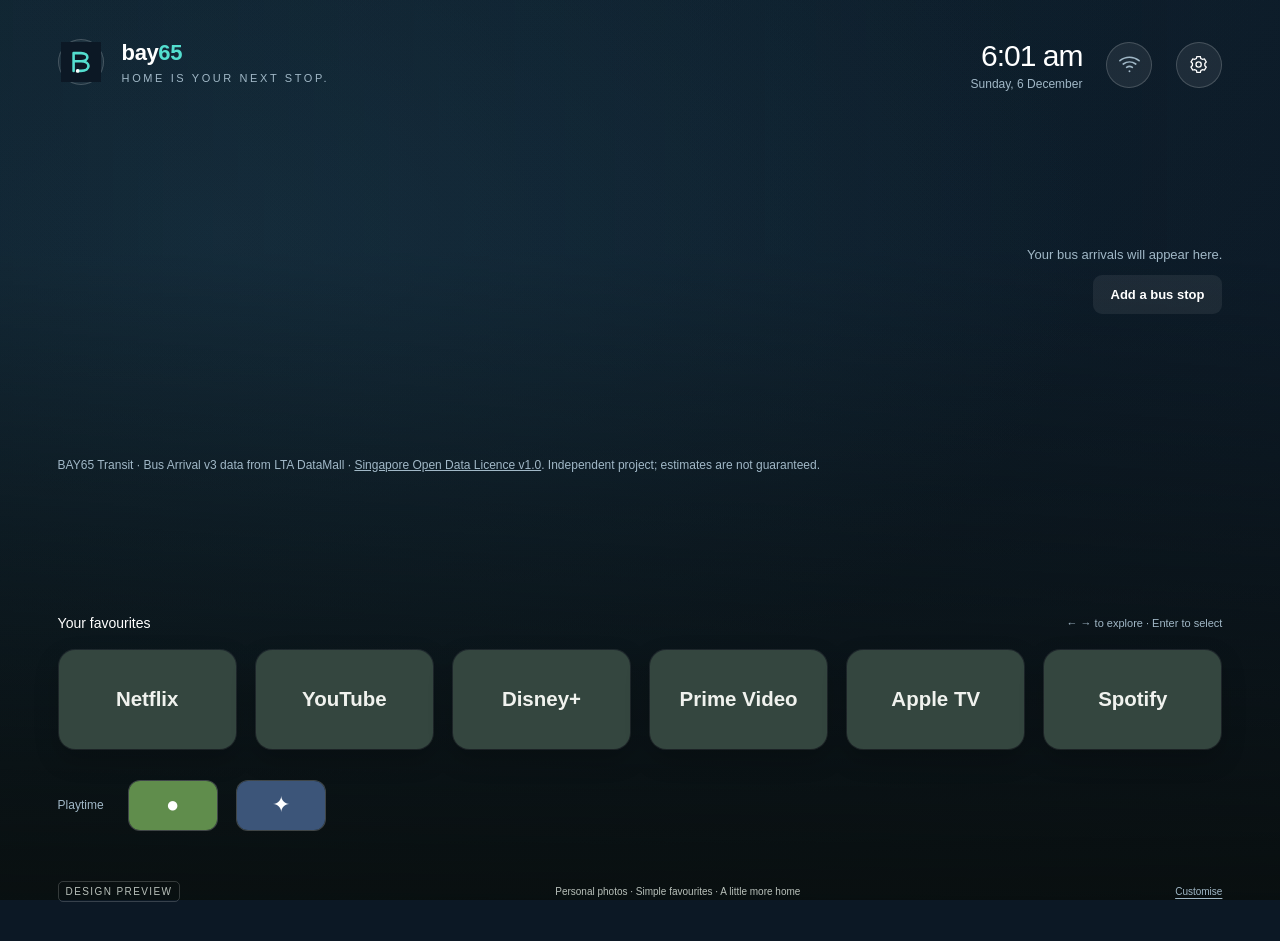
==== commit 3a9b4031: "Release 0.3.0 (version code 6): BAY65 Assistant Bump the version for the assistant release and write" ====
--- a/index.html
+++ b/index.html
@@ -93,7 +93,7 @@
  <section id="all-apps-panel" data-settings-panel hidden><p class="settings-intro">These are the eight apps included in the preview. On your TV, this list will include all installed launchable apps, including those not pinned to the home screen.</p><div class="catalog-list" id="all-apps-list"></div></section>
  <section id="favourites-panel" data-settings-panel hidden><p class="settings-intro">Choose which apps appear in Favourites or Playtime, and use Left and Right to set their order. “All apps only” removes a tile from the home screen without uninstalling the app.</p><ul class="app-management" id="app-management"></ul><button class="button secondary" id="reset-apps">Restore original app layout</button></section>
  <section id="network-panel" data-settings-panel hidden><p class="settings-intro">On the TV, the network icon opens the native network settings directly. The icon will reflect Wi-Fi, Ethernet, or a disconnected connection.</p><button class="button secondary system-settings" id="open-network-settings">Open TV network settings<span aria-hidden="true">↗</span></button><p class="help">This browser preview cannot read your TV’s connection or open its network settings.</p></section>
- <section id="about-panel" data-settings-panel hidden><dl class="about-details"><dt>BAY65</dt><dd>Your home. Your city. Your screen.</dd><dd>0.2.2 · Personalised Android TV Launcher · Browser preview</dd><dt>This device</dt><dd>TV information will be available in the installed Android TV app.</dd><dt>This wallpaper</dt><dd id="wallpaper-info">BAY65’s default background</dd><dt>Bus data</dt><dd id="about-lta">Not connected</dd><dt>Privacy</dt><dd id="preview-privacy">Stops, app layout and slideshow preferences are saved in this browser. Selected photos stay local for this session and are not uploaded. With the local server, your LTA key stays only in server memory until you disconnect or stop the server. No analytics or tracking.</dd></dl><p class="data-credit">BAY65 Transit · Bus Arrival v3 data from LTA DataMall · <a href="https://datamall.lta.gov.sg/content/datamall/en/SingaporeOpenDataLicence.html" target="_blank" rel="noopener noreferrer">Singapore Open Data Licence v1.0</a>. Independent project; estimates are not guaranteed. <a href="https://datamall.lta.gov.sg/content/datamall/en/api-terms-of-service.html" target="_blank" rel="noopener noreferrer">LTA API terms</a>.</p><button class="button secondary system-settings" id="device-settings">Open TV device information<span aria-hidden="true">↗</span></button></section>
+ <section id="about-panel" data-settings-panel hidden><dl class="about-details"><dt>BAY65</dt><dd>Your home. Your city. Your screen.</dd><dd>0.3.0 · Personalised Android TV Launcher · Browser preview</dd><dt>This device</dt><dd>TV information will be available in the installed Android TV app.</dd><dt>This wallpaper</dt><dd id="wallpaper-info">BAY65’s default background</dd><dt>Bus data</dt><dd id="about-lta">Not connected</dd><dt>Privacy</dt><dd id="preview-privacy">Stops, app layout and slideshow preferences are saved in this browser. Selected photos stay local for this session and are not uploaded. With the local server, your LTA key stays only in server memory until you disconnect or stop the server. No analytics or tracking.</dd></dl><p class="data-credit">BAY65 Transit · Bus Arrival v3 data from LTA DataMall · <a href="https://datamall.lta.gov.sg/content/datamall/en/SingaporeOpenDataLicence.html" target="_blank" rel="noopener noreferrer">Singapore Open Data Licence v1.0</a>. Independent project; estimates are not guaranteed. <a href="https://datamall.lta.gov.sg/content/datamall/en/api-terms-of-service.html" target="_blank" rel="noopener noreferrer">LTA API terms</a>.</p><button class="button secondary system-settings" id="device-settings">Open TV device information<span aria-hidden="true">↗</span></button></section>
  <section id="preferences-panel" data-settings-panel hidden>
  <h3>BAY65 Memories</h3><p>Choose image files from your device for the background slideshow. They stay in this browser for this session. Choose how they appear below. Leave photos off to keep the calm default background.</p><label class="field" for="photos">Choose one or more images</label><input type="file" id="photos" accept="image/*" multiple><p class="help" id="photo-status" aria-live="polite">A neutral background is shown until you choose photos.</p><div class="check-row"><label><input type="checkbox" id="photo-enabled">Use photos as the background</label></div>
  <div class="input-row"><div><label class="field" for="photo-interval">Change photo every</label><select id="photo-interval"><option value="30">30 seconds</option><option value="60" selected>1 minute</option><option value="300">5 minutes</option><option value="600">10 minutes</option></select></div><div><label class="field" for="photo-fit">Photo display</label><select id="photo-fit"><option value="cover">Fill screen</option><option value="contain">Show whole photo</option></select></div></div>
